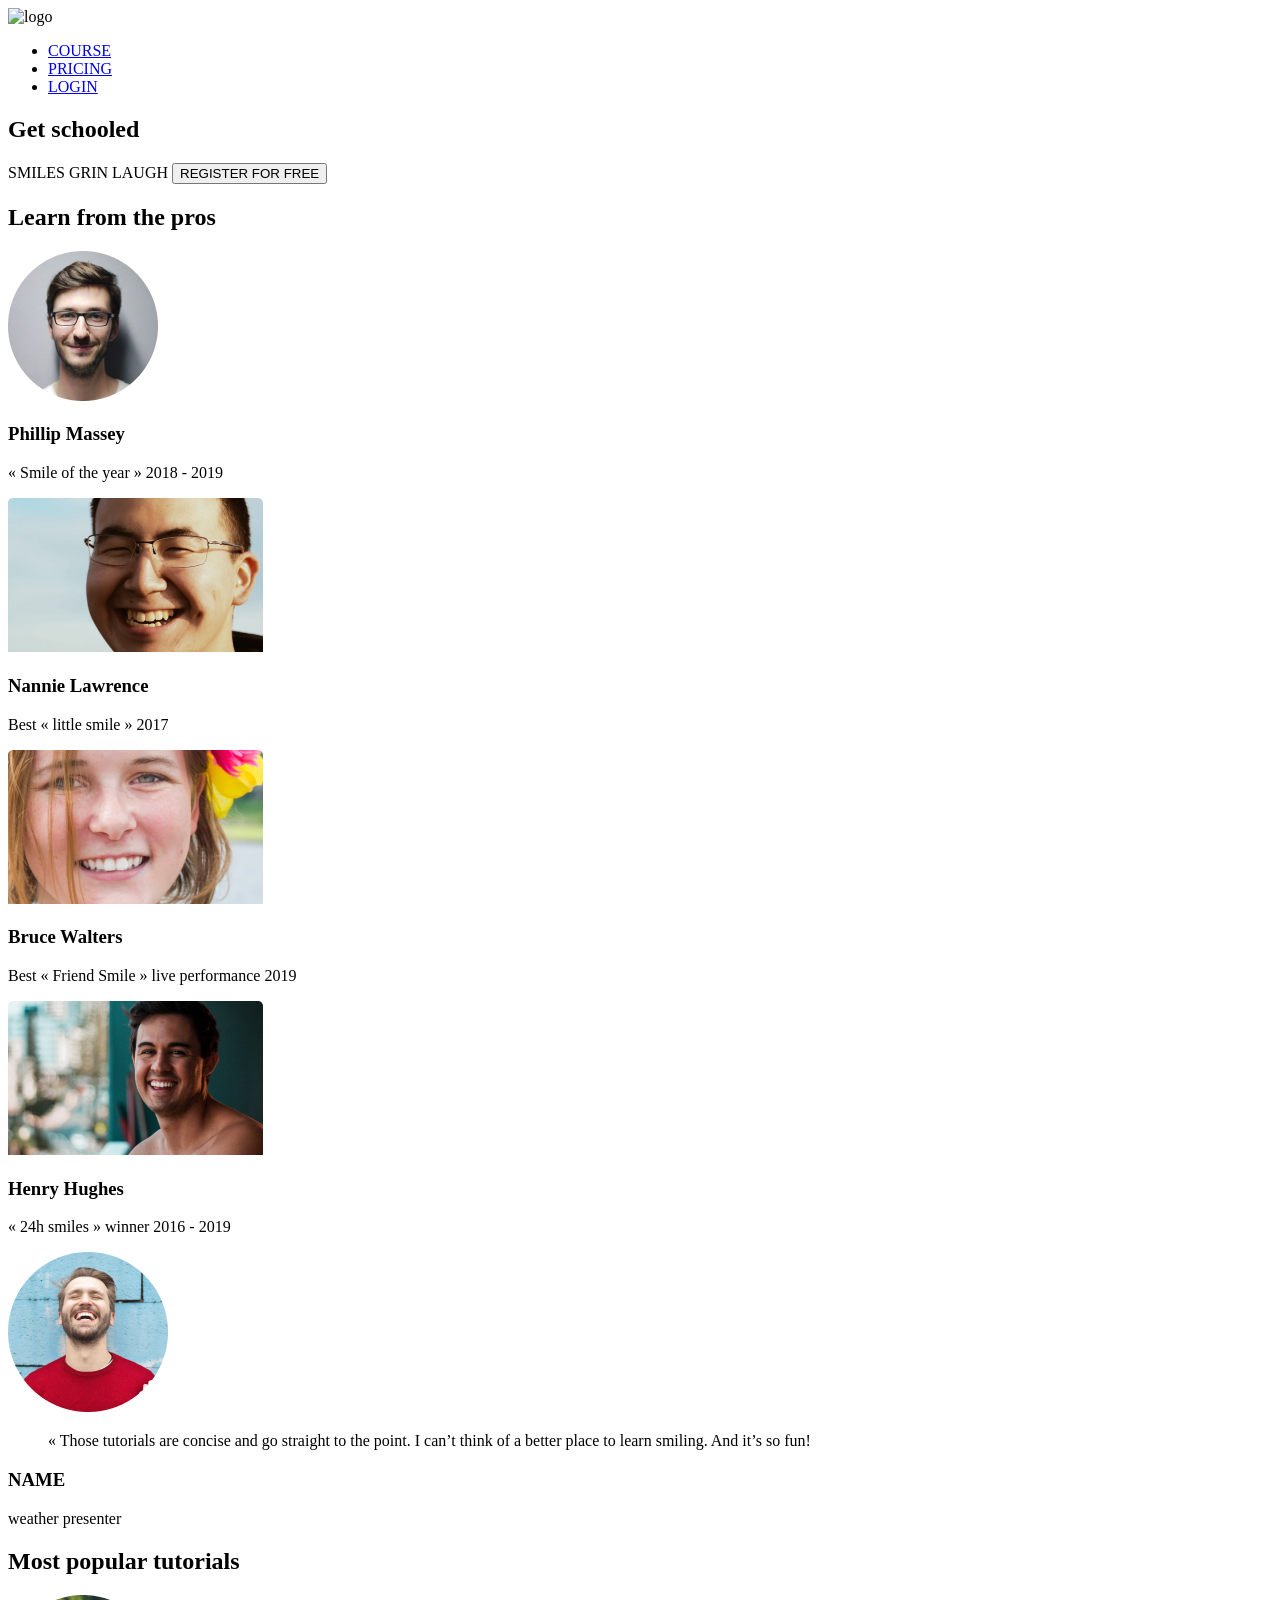
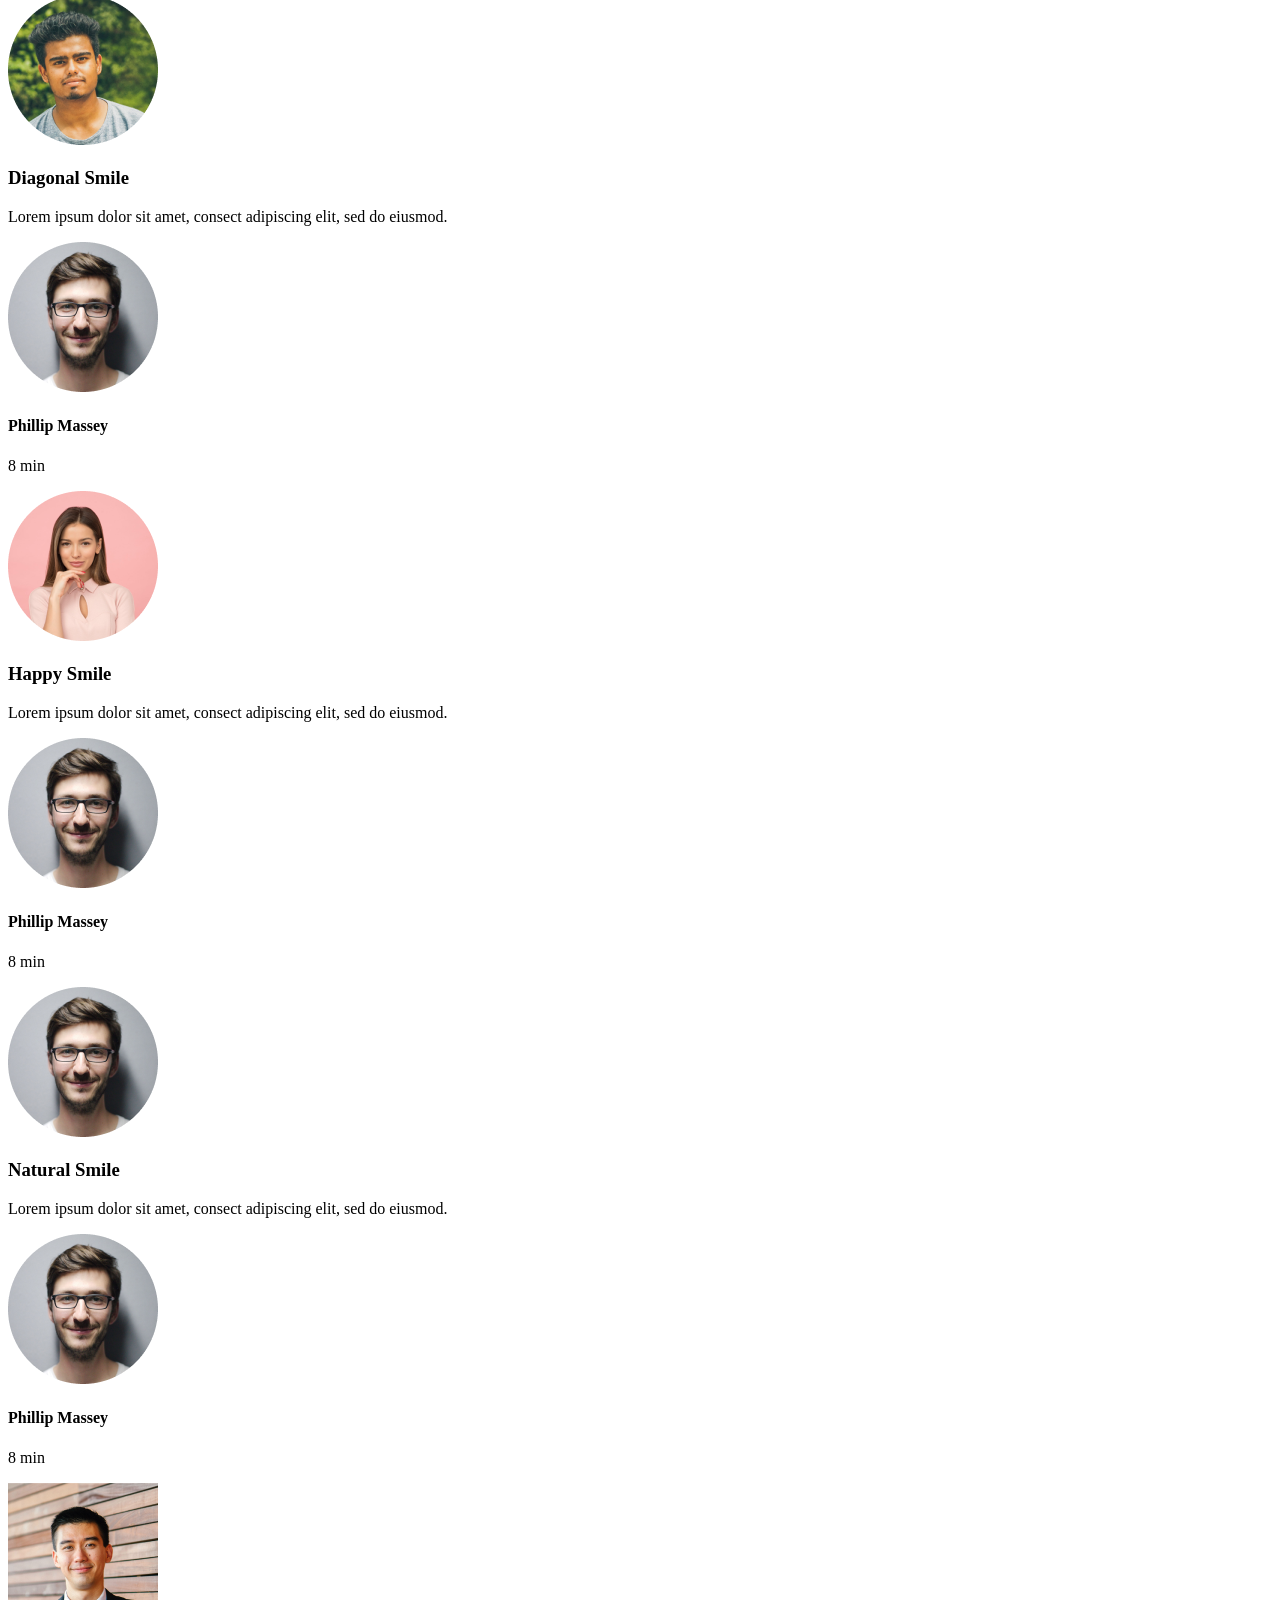
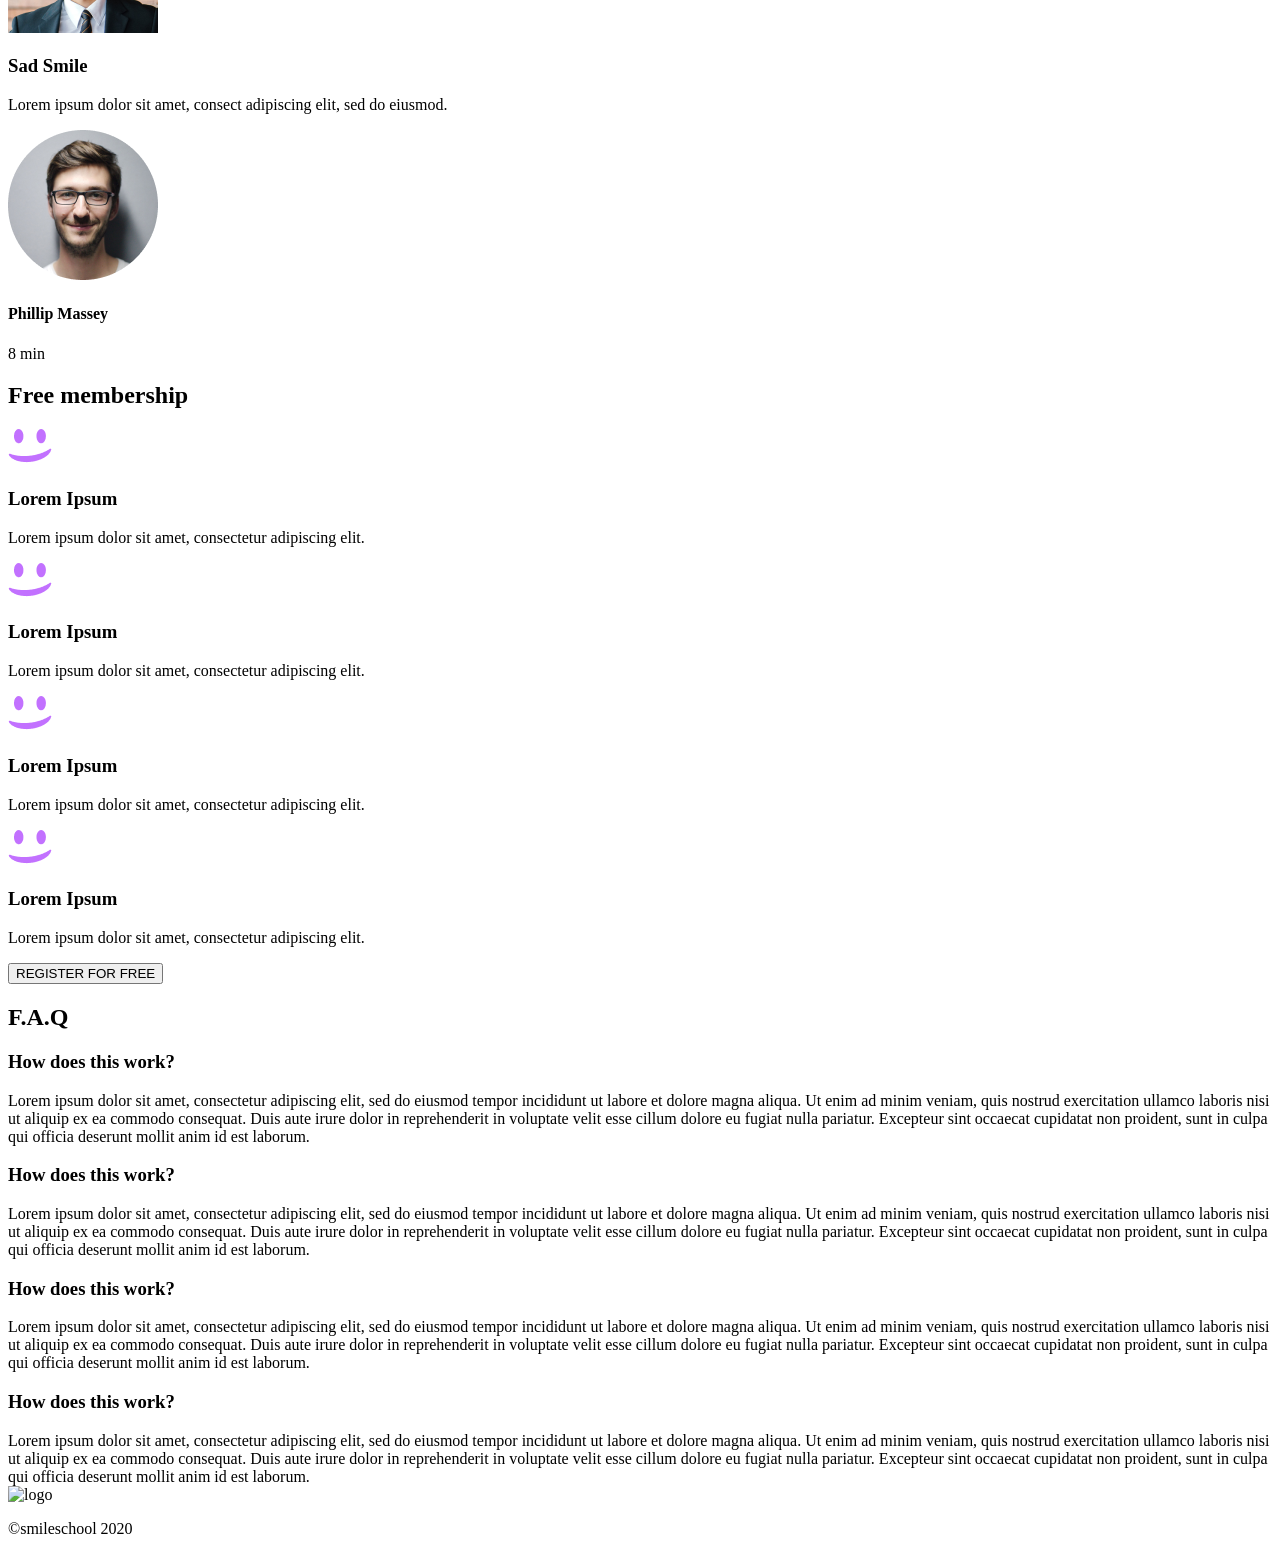
==== css_advanced/index.html @ bab4d130 "CSS Advanced" ====
<!DOCTYPE html>
<html lang="en">
<head>
    <meta charset="UTF-8">
    <meta name="viewport" content="width=device-width, initial-scale=1.0">
    <script src="https://kit.fontawesome.com/4a2b055604.js" crossorigin="anonymous"></script>
    <title>Document</title>
</head>
<body>
    <header>
        <nav>
            <img src="https://fakeimg.pl/250x250?text=Sample+Logo" alt="logo">
          
            <ul>
                <li><a href="#">COURSE</a></li>
                <li><a href="#">PRICING</a></li>
                <li><a href="#">LOGIN</a></li>
            </ul>
        </nav>
        
    </header>
    <main>
        <section>
            <div>
                <h1>Get schooled</h1>
                <span>SMILES</span>
                <span>GRIN</span>
                <span>LAUGH</span>
                <button>REGISTER FOR FREE</button>
            </div>
            <div>
                <h2>Learn from the pros</h2>
                <div>
                    <div>
                        <img src="./images/1.png" alt="">
                        <h3>Phillip Massey</h3>
                        <p>« Smile of the year » 2018 - 2019</p>
                    </div>
                    <div>
                        <img src="./images/6.png" alt="">
                        <h3>Nannie Lawrence</h3>
                        <p>Best « little smile » 2017</p>
                    </div>
                    <div>
                        <img src="./images/7.png" alt="">
                        <h3>Bruce Walters</h3>
                        <p>Best « Friend Smile » live performance 2019</p>
                    </div>
                    <div>
                        <img src="./images/8.png" alt="">
                        <h3>Henry Hughes</h3>
                        <p>« 24h smiles » winner 2016 - 2019</p>
                    </div>
                </div>
            </div>
        </section>
        <section>
            <div>
                <img src="./images/5.png" alt="image">
            </div>
            <div>
                <blockquote>« Those tutorials are concise and go straight to the point. I can’t think of a better place to learn smiling. And it’s so fun!</blockquote>
                <h3>NAME</h3>
                <P>weather presenter</P>
            </div>
        </section>
        <section>
            <h2>Most popular tutorials</h2>
            <div>
                <img src="./images/4.png" alt="">
                <h3>Diagonal Smile</h3>
                <p>Lorem ipsum dolor sit amet, consect adipiscing elit, sed do eiusmod.</p>
                <div>
                    <img src="./images/1.png" alt="">
                    <h4>Phillip Massey</h4>
                </div>
                <div>
                    <div><i class="fa-solid fa-star"></i></div>
                    <div><i class="fa-solid fa-star"></i></div>
                    <div><i class="fa-solid fa-star"></i></div>
                    <div><i class="fa-solid fa-star"></i></div>
                    <div><i class="fa-solid fa-star"></i></div>
                </div>
                <p>8 min</p>
            </div>
            <div>
                <img src="./images/3.png" alt="">
                <h3>Happy Smile</h3>
                <p>Lorem ipsum dolor sit amet, consect adipiscing elit, sed do eiusmod.</p>
                <div>
                    <img src="./images/1.png" alt="">
                    <h4>Phillip Massey</h4>
                </div>
                <div>
                    <div><i class="fa-solid fa-star"></i></div>
                    <div><i class="fa-solid fa-star"></i></div>
                    <div><i class="fa-solid fa-star"></i></div>
                    <div><i class="fa-solid fa-star"></i></div>
                    <div><i class="fa-solid fa-star"></i></div>
                </div>
                <p>8 min</p>
            </div>
            <div>
                <img src="./images/1.png" alt="">
                <h3>Natural Smile</h3>
                <p>Lorem ipsum dolor sit amet, consect adipiscing elit, sed do eiusmod.</p>
                <div>
                    <img src="./images/1.png" alt="">
                    <h4>Phillip Massey</h4>
                </div>
                <div>
                    <div><i class="fa-solid fa-star"></i></div>
                    <div><i class="fa-solid fa-star"></i></div>
                    <div><i class="fa-solid fa-star"></i></div>
                    <div><i class="fa-solid fa-star"></i></div>
                    <div><i class="fa-solid fa-star"></i></div>
                </div>
                <p>8 min</p>
            </div>
            <div>
                <img src="./images/2.png" alt="">
                <h3>Sad Smile</h3>
                <p>Lorem ipsum dolor sit amet, consect adipiscing elit, sed do eiusmod.</p>
                <div>
                    <img src="./images/1.png" alt="">
                    <h4>Phillip Massey</h4>
                </div>
                <div>
                    <div><i class="fa-solid fa-star"></i></div>
                    <div><i class="fa-solid fa-star"></i></div>
                    <div><i class="fa-solid fa-star"></i></div>
                    <div><i class="fa-solid fa-star"></i></div>
                    <div><i class="fa-solid fa-star"></i></div>
                </div>
                <p>8 min</p>
            </div>
        </section>
        <section>
            <h2>Free membership</h2>
            <div>
                <img src="./images/smile.png" alt="">
                <h3>Lorem Ipsum</h3>
                <p>Lorem ipsum dolor sit amet, consectetur adipiscing elit.</p>
            </div>
            <div>
                <img src="./images/smile.png" alt="">
                <h3>Lorem Ipsum</h3>
                <p>Lorem ipsum dolor sit amet, consectetur adipiscing elit.</p>
            </div>
            <div>
                <img src="./images/smile.png" alt="">
                <h3>Lorem Ipsum</h3>
                <p>Lorem ipsum dolor sit amet, consectetur adipiscing elit.</p>
            </div>
            <div>
                <img src="./images/smile.png" alt="">
                <h3>Lorem Ipsum</h3>
                <p>Lorem ipsum dolor sit amet, consectetur adipiscing elit.</p>
            </div>
            <button>REGISTER FOR FREE</button>
        </section>
        <section>
            <h2>F.A.Q</h2>
            <div>
                <div>
                    <div>
                        <h3>How does this work?</h3>
                    </div>
                    <div>
                        Lorem ipsum dolor sit amet, consectetur adipiscing elit, sed do eiusmod tempor incididunt ut labore et dolore magna aliqua. Ut enim ad minim veniam, quis nostrud exercitation ullamco laboris nisi ut aliquip ex ea commodo consequat. Duis aute irure dolor in reprehenderit in voluptate velit esse cillum dolore eu fugiat nulla pariatur. Excepteur sint occaecat cupidatat non proident, sunt in culpa qui officia deserunt mollit anim id est laborum.
                    </div>

                    <div>
                        <h3>How does this work?</h3>
                    </div>
                    <div>
                        Lorem ipsum dolor sit amet, consectetur adipiscing elit, sed do eiusmod tempor incididunt ut labore et dolore magna aliqua. Ut enim ad minim veniam, quis nostrud exercitation ullamco laboris nisi ut aliquip ex ea commodo consequat. Duis aute irure dolor in reprehenderit in voluptate velit esse cillum dolore eu fugiat nulla pariatur. Excepteur sint occaecat cupidatat non proident, sunt in culpa qui officia deserunt mollit anim id est laborum.
                    </div>
                </div>
                <div>
                    <div>
                        <h3>How does this work?</h3>
                    </div>
                    <div>
                        Lorem ipsum dolor sit amet, consectetur adipiscing elit, sed do eiusmod tempor incididunt ut labore et dolore magna aliqua. Ut enim ad minim veniam, quis nostrud exercitation ullamco laboris nisi ut aliquip ex ea commodo consequat. Duis aute irure dolor in reprehenderit in voluptate velit esse cillum dolore eu fugiat nulla pariatur. Excepteur sint occaecat cupidatat non proident, sunt in culpa qui officia deserunt mollit anim id est laborum.
                    </div>
                    <div>
                        <h3>How does this work?</h3>
                    </div>
                    <div>
                        Lorem ipsum dolor sit amet, consectetur adipiscing elit, sed do eiusmod tempor incididunt ut labore et dolore magna aliqua. Ut enim ad minim veniam, quis nostrud exercitation ullamco laboris nisi ut aliquip ex ea commodo consequat. Duis aute irure dolor in reprehenderit in voluptate velit esse cillum dolore eu fugiat nulla pariatur. Excepteur sint occaecat cupidatat non proident, sunt in culpa qui officia deserunt mollit anim id est laborum.
                    </div>
                </div>
            </div>
        </section>
    </main>
    <footer>
        <section>
            <div>
                <img src="https://fakeimg.pl/250x250?text=Sample+Logo" alt="logo">
                <div>
                    <i class="fa-brands fa-facebook"></i>
                    <i class="fa-brands fa-twitter"></i>
                    <i class="fa-brands fa-instagram"></i>
                </div>
            </div>
            <p>©smileschool 2020</p>
        </section>
    </footer>
</body>
</html>
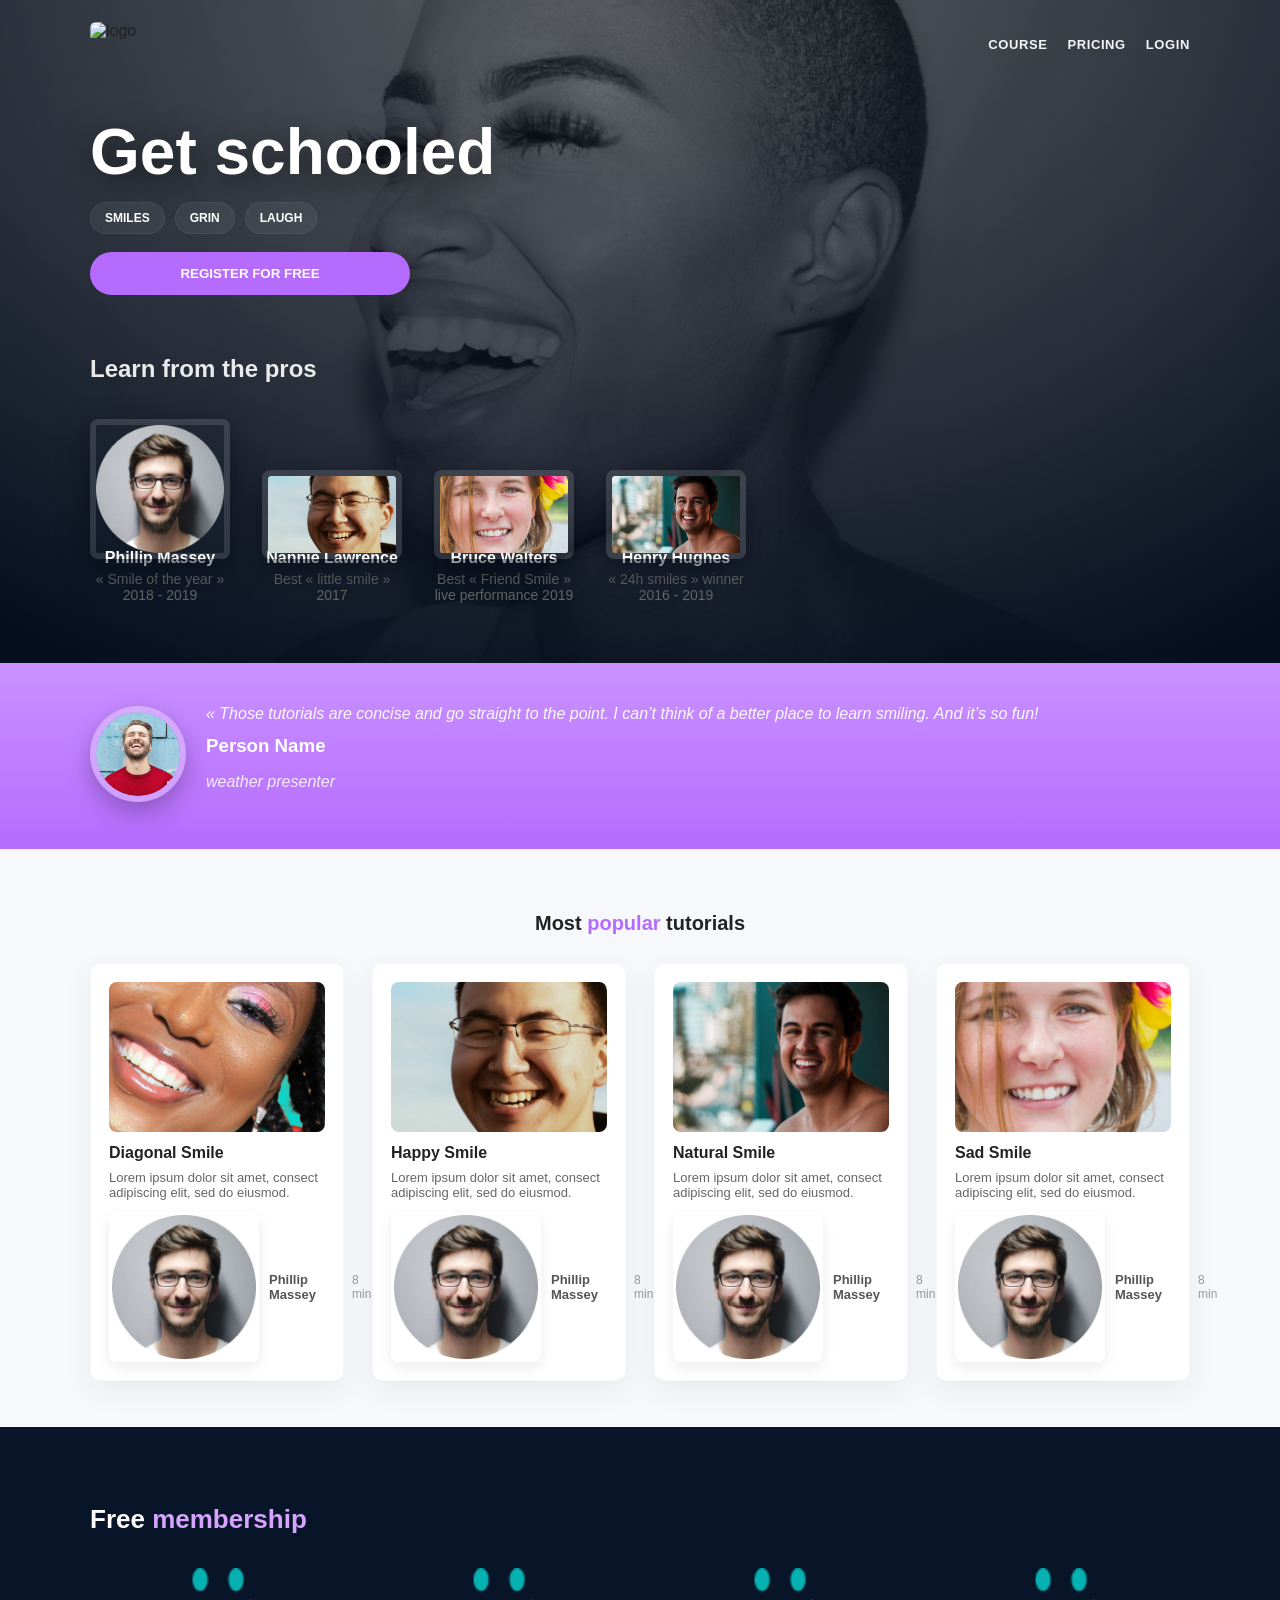
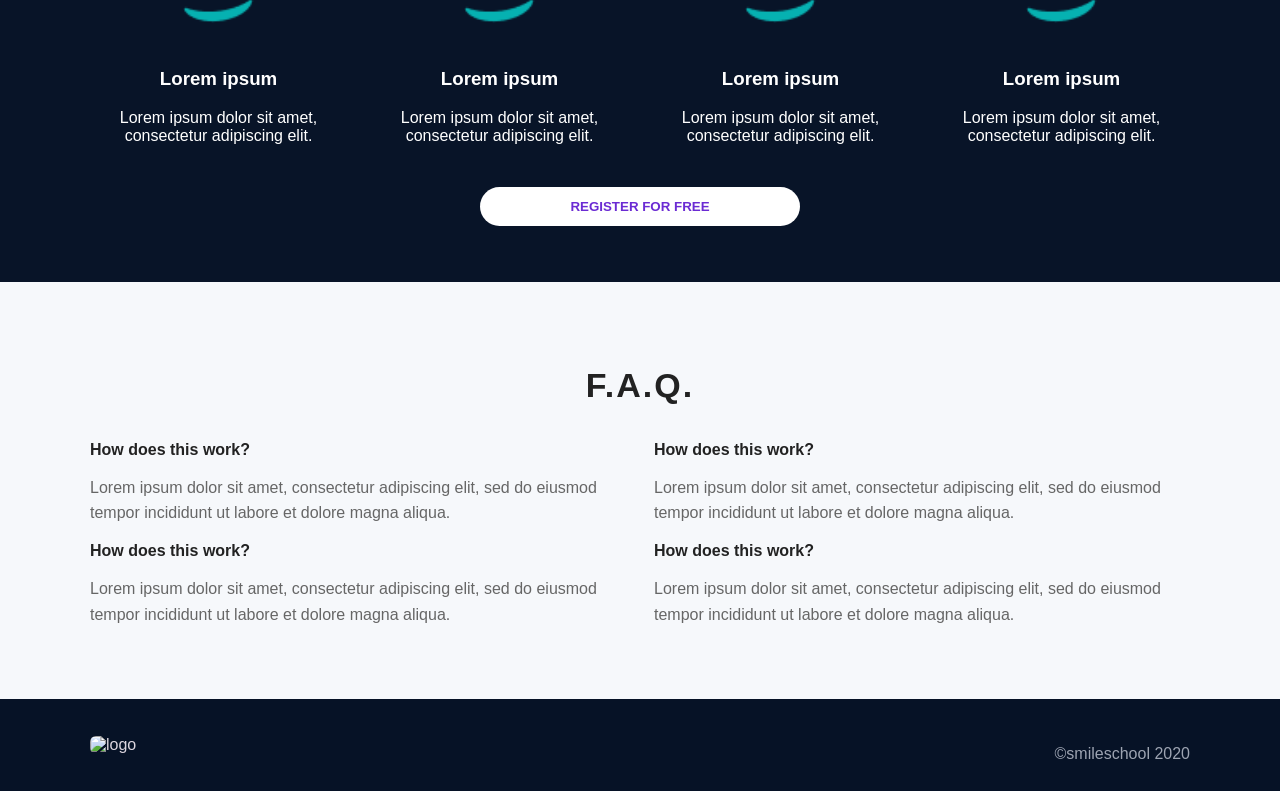
==== commit 1b93046a: "fixxes" ====
--- a/css_advanced/index.html
+++ b/css_advanced/index.html
@@ -1,211 +1,221 @@
 <!DOCTYPE html>
 <html lang="en">
+
 <head>
     <meta charset="UTF-8">
     <meta name="viewport" content="width=device-width, initial-scale=1.0">
     <script src="https://kit.fontawesome.com/4a2b055604.js" crossorigin="anonymous"></script>
+	<link href="styles.css" rel="stylesheet">
     <title>Document</title>
 </head>
+
 <body>
     <header>
-        <nav>
-            <img src="https://fakeimg.pl/250x250?text=Sample+Logo" alt="logo">
-          
-            <ul>
+        <nav class="container nav">
+            <img src="images/" alt="logo">
+
+            <ul class="nav-links">
                 <li><a href="#">COURSE</a></li>
                 <li><a href="#">PRICING</a></li>
                 <li><a href="#">LOGIN</a></li>
             </ul>
         </nav>
-        
+
     </header>
     <main>
-        <section>
-            <div>
-                <h1>Get schooled</h1>
-                <span>SMILES</span>
-                <span>GRIN</span>
-                <span>LAUGH</span>
-                <button>REGISTER FOR FREE</button>
-            </div>
-            <div>
-                <h2>Learn from the pros</h2>
-                <div>
+        <section class="hero">
+            <div class="container hero-inner">
+                <div class="hero-left">
+                    <h1>Get schooled</h1>
+                    <div class="badges">
+                        <span>SMILES</span>
+                        <span>GRIN</span>
+                        <span>LAUGH</span>
+                    </div>
+                    <button class="btn-primary">REGISTER FOR FREE</button>
+                </div>
+<br/>
+                <div class="hero-right">
+                    <h2>Learn from the pros</h2>
+                    <div class="experts">
+                        <div class="expert">
+                            <img src="./images/1.png" alt="">
+                            <h3>Phillip Massey</h3>
+                            <p>« Smile of the year » 2018 - 2019</p>
+                        </div>
+                        <div class="expert">
+                            <img src="./images/6.png" alt="">
+                            <h3>Nannie Lawrence</h3>
+                            <p>Best « little smile » 2017</p>
+                        </div>
+                        <div class="expert">
+                            <img src="./images/7.png" alt="">
+                            <h3>Bruce Walters</h3>
+                            <p>Best « Friend Smile » live performance 2019</p>
+                        </div>
+                        <div class="expert">
+                            <img src="./images/8.png" alt="">
+                            <h3>Henry Hughes</h3>
+                            <p>« 24h smiles » winner 2016 - 2019</p>
+                        </div>
+                    </div>
+                </div>
+            </div>
+        </section>
+        <section class="testimonial">
+            <div class="container testimonial-inner">
+                <div class="testimonial-avatar">
+                    <img src="./images/5.png" alt="image">
+                </div>
+                <div class="testimonial-content">
+                    <blockquote>« Those tutorials are concise and go straight to the point. I can’t think of a better place to learn smiling. And it’s so fun!</blockquote>
+                    <h3>Person Name</h3>
+                    <p class="muted">weather presenter</p>
+                </div>
+            </div>
+        </section>
+        <section class="popular">
+            <div class="container">
+                <h2 class="section-title">Most <span class="accent">popular</span> tutorials</h2>
+                <div class="cards">
+                    <div class="card">
+                        <img src="./images/9.png" alt="">
+                        <h3>Diagonal Smile</h3>
+                        <p>Lorem ipsum dolor sit amet, consect adipiscing elit, sed do eiusmod.</p>
+                        <div class="meta">
+                            <img src="./images/1.png" alt="" class="meta-avatar">
+                            <div class="meta-name">Phillip Massey</div>
+                            <div class="stars">
+                                <i class="fa-solid fa-star"></i>
+                                <i class="fa-solid fa-star"></i>
+                                <i class="fa-solid fa-star"></i>
+                                <i class="fa-solid fa-star"></i>
+                                <i class="fa-solid fa-star"></i>
+                            </div>
+                            <div class="time">8 min</div>
+                        </div>
+                    </div>
+                    <div class="card">
+                        <img src="./images/6.png" alt="">
+                        <h3>Happy Smile</h3>
+                        <p>Lorem ipsum dolor sit amet, consect adipiscing elit, sed do eiusmod.</p>
+                        <div class="meta">
+                            <img src="./images/1.png" alt="" class="meta-avatar">
+                            <div class="meta-name">Phillip Massey</div>
+                            <div class="stars">
+                                <i class="fa-solid fa-star"></i>
+                                <i class="fa-solid fa-star"></i>
+                                <i class="fa-solid fa-star"></i>
+                                <i class="fa-solid fa-star"></i>
+                                <i class="fa-solid fa-star"></i>
+                            </div>
+                            <div class="time">8 min</div>
+                        </div>
+                    </div>
+                    <div class="card">
+                        <img src="./images/8.png" alt="">
+                        <h3>Natural Smile</h3>
+                        <p>Lorem ipsum dolor sit amet, consect adipiscing elit, sed do eiusmod.</p>
+                        <div class="meta">
+                            <img src="./images/1.png" alt="" class="meta-avatar">
+                            <div class="meta-name">Phillip Massey</div>
+                            <div class="stars">
+                                <i class="fa-solid fa-star"></i>
+                                <i class="fa-solid fa-star"></i>
+                                <i class="fa-solid fa-star"></i>
+                                <i class="fa-solid fa-star"></i>
+                                <i class="fa-solid fa-star"></i>
+                            </div>
+                            <div class="time">8 min</div>
+                        </div>
+                    </div>
+                    <div class="card">
+                        <img src="./images/7.png" alt="">
+                        <h3>Sad Smile</h3>
+                        <p>Lorem ipsum dolor sit amet, consect adipiscing elit, sed do eiusmod.</p>
+                        <div class="meta">
+                            <img src="./images/1.png" alt="" class="meta-avatar">
+                            <div class="meta-name">Phillip Massey</div>
+                            <div class="stars">
+                                <i class="fa-solid fa-star"></i>
+                                <i class="fa-solid fa-star"></i>
+                                <i class="fa-solid fa-star"></i>
+                                <i class="fa-solid fa-star"></i>
+                                <i class="fa-solid fa-star"></i>
+                            </div>
+                            <div class="time">8 min</div>
+                        </div>
+                    </div>
+                </div>
+            </div>
+        </section>
+        <section class="features-band">
+            <div class="container">
+                <h2 class="section-title light">Free <span class="accent-light">membership</span></h2>
+                <div class="features">
+                    <div class="feature">
+                        <img src="./images/smile.png" alt="">
+                        <h3>Lorem ipsum</h3>
+                        <p>Lorem ipsum dolor sit amet, consectetur adipiscing elit.</p>
+                    </div>
+                    <div class="feature">
+                        <img src="./images/smile.png" alt="">
+                        <h3>Lorem ipsum</h3>
+                        <p>Lorem ipsum dolor sit amet, consectetur adipiscing elit.</p>
+                    </div>
+                    <div class="feature">
+                        <img src="./images/smile.png" alt="">
+                        <h3>Lorem ipsum</h3>
+                        <p>Lorem ipsum dolor sit amet, consectetur adipiscing elit.</p>
+                    </div>
+                    <div class="feature">
+                        <img src="./images/smile.png" alt="">
+                        <h3>Lorem ipsum</h3>
+                        <p>Lorem ipsum dolor sit amet, consectetur adipiscing elit.</p>
+                    </div>
+                </div>
+                <div class="features-cta">
+                    <button class="btn-primary outline">REGISTER FOR FREE</button>
+                </div>
+            </div>
+        </section>
+        <section class="faq">
+            <div class="container">
+                <h2 class="faq-title">F.A.Q.</h2>
+                <div class="faq-grid">
                     <div>
-                        <img src="./images/1.png" alt="">
-                        <h3>Phillip Massey</h3>
-                        <p>« Smile of the year » 2018 - 2019</p>
+                        <h3>How does this work?</h3>
+                        <p>Lorem ipsum dolor sit amet, consectetur adipiscing elit, sed do eiusmod tempor incididunt ut labore et dolore magna aliqua.</p>
+
+                        <h3>How does this work?</h3>
+                        <p>Lorem ipsum dolor sit amet, consectetur adipiscing elit, sed do eiusmod tempor incididunt ut labore et dolore magna aliqua.</p>
                     </div>
                     <div>
-                        <img src="./images/6.png" alt="">
-                        <h3>Nannie Lawrence</h3>
-                        <p>Best « little smile » 2017</p>
-                    </div>
-                    <div>
-                        <img src="./images/7.png" alt="">
-                        <h3>Bruce Walters</h3>
-                        <p>Best « Friend Smile » live performance 2019</p>
-                    </div>
-                    <div>
-                        <img src="./images/8.png" alt="">
-                        <h3>Henry Hughes</h3>
-                        <p>« 24h smiles » winner 2016 - 2019</p>
-                    </div>
-                </div>
-            </div>
-        </section>
-        <section>
-            <div>
-                <img src="./images/5.png" alt="image">
-            </div>
-            <div>
-                <blockquote>« Those tutorials are concise and go straight to the point. I can’t think of a better place to learn smiling. And it’s so fun!</blockquote>
-                <h3>NAME</h3>
-                <P>weather presenter</P>
-            </div>
-        </section>
-        <section>
-            <h2>Most popular tutorials</h2>
-            <div>
-                <img src="./images/4.png" alt="">
-                <h3>Diagonal Smile</h3>
-                <p>Lorem ipsum dolor sit amet, consect adipiscing elit, sed do eiusmod.</p>
-                <div>
-                    <img src="./images/1.png" alt="">
-                    <h4>Phillip Massey</h4>
-                </div>
-                <div>
-                    <div><i class="fa-solid fa-star"></i></div>
-                    <div><i class="fa-solid fa-star"></i></div>
-                    <div><i class="fa-solid fa-star"></i></div>
-                    <div><i class="fa-solid fa-star"></i></div>
-                    <div><i class="fa-solid fa-star"></i></div>
-                </div>
-                <p>8 min</p>
-            </div>
-            <div>
-                <img src="./images/3.png" alt="">
-                <h3>Happy Smile</h3>
-                <p>Lorem ipsum dolor sit amet, consect adipiscing elit, sed do eiusmod.</p>
-                <div>
-                    <img src="./images/1.png" alt="">
-                    <h4>Phillip Massey</h4>
-                </div>
-                <div>
-                    <div><i class="fa-solid fa-star"></i></div>
-                    <div><i class="fa-solid fa-star"></i></div>
-                    <div><i class="fa-solid fa-star"></i></div>
-                    <div><i class="fa-solid fa-star"></i></div>
-                    <div><i class="fa-solid fa-star"></i></div>
-                </div>
-                <p>8 min</p>
-            </div>
-            <div>
-                <img src="./images/1.png" alt="">
-                <h3>Natural Smile</h3>
-                <p>Lorem ipsum dolor sit amet, consect adipiscing elit, sed do eiusmod.</p>
-                <div>
-                    <img src="./images/1.png" alt="">
-                    <h4>Phillip Massey</h4>
-                </div>
-                <div>
-                    <div><i class="fa-solid fa-star"></i></div>
-                    <div><i class="fa-solid fa-star"></i></div>
-                    <div><i class="fa-solid fa-star"></i></div>
-                    <div><i class="fa-solid fa-star"></i></div>
-                    <div><i class="fa-solid fa-star"></i></div>
-                </div>
-                <p>8 min</p>
-            </div>
-            <div>
-                <img src="./images/2.png" alt="">
-                <h3>Sad Smile</h3>
-                <p>Lorem ipsum dolor sit amet, consect adipiscing elit, sed do eiusmod.</p>
-                <div>
-                    <img src="./images/1.png" alt="">
-                    <h4>Phillip Massey</h4>
-                </div>
-                <div>
-                    <div><i class="fa-solid fa-star"></i></div>
-                    <div><i class="fa-solid fa-star"></i></div>
-                    <div><i class="fa-solid fa-star"></i></div>
-                    <div><i class="fa-solid fa-star"></i></div>
-                    <div><i class="fa-solid fa-star"></i></div>
-                </div>
-                <p>8 min</p>
-            </div>
-        </section>
-        <section>
-            <h2>Free membership</h2>
-            <div>
-                <img src="./images/smile.png" alt="">
-                <h3>Lorem Ipsum</h3>
-                <p>Lorem ipsum dolor sit amet, consectetur adipiscing elit.</p>
-            </div>
-            <div>
-                <img src="./images/smile.png" alt="">
-                <h3>Lorem Ipsum</h3>
-                <p>Lorem ipsum dolor sit amet, consectetur adipiscing elit.</p>
-            </div>
-            <div>
-                <img src="./images/smile.png" alt="">
-                <h3>Lorem Ipsum</h3>
-                <p>Lorem ipsum dolor sit amet, consectetur adipiscing elit.</p>
-            </div>
-            <div>
-                <img src="./images/smile.png" alt="">
-                <h3>Lorem Ipsum</h3>
-                <p>Lorem ipsum dolor sit amet, consectetur adipiscing elit.</p>
-            </div>
-            <button>REGISTER FOR FREE</button>
-        </section>
-        <section>
-            <h2>F.A.Q</h2>
-            <div>
-                <div>
-                    <div>
-                        <h3>How does this work?</h3>
-                    </div>
-                    <div>
-                        Lorem ipsum dolor sit amet, consectetur adipiscing elit, sed do eiusmod tempor incididunt ut labore et dolore magna aliqua. Ut enim ad minim veniam, quis nostrud exercitation ullamco laboris nisi ut aliquip ex ea commodo consequat. Duis aute irure dolor in reprehenderit in voluptate velit esse cillum dolore eu fugiat nulla pariatur. Excepteur sint occaecat cupidatat non proident, sunt in culpa qui officia deserunt mollit anim id est laborum.
-                    </div>
-
-                    <div>
-                        <h3>How does this work?</h3>
-                    </div>
-                    <div>
-                        Lorem ipsum dolor sit amet, consectetur adipiscing elit, sed do eiusmod tempor incididunt ut labore et dolore magna aliqua. Ut enim ad minim veniam, quis nostrud exercitation ullamco laboris nisi ut aliquip ex ea commodo consequat. Duis aute irure dolor in reprehenderit in voluptate velit esse cillum dolore eu fugiat nulla pariatur. Excepteur sint occaecat cupidatat non proident, sunt in culpa qui officia deserunt mollit anim id est laborum.
-                    </div>
-                </div>
-                <div>
-                    <div>
-                        <h3>How does this work?</h3>
-                    </div>
-                    <div>
-                        Lorem ipsum dolor sit amet, consectetur adipiscing elit, sed do eiusmod tempor incididunt ut labore et dolore magna aliqua. Ut enim ad minim veniam, quis nostrud exercitation ullamco laboris nisi ut aliquip ex ea commodo consequat. Duis aute irure dolor in reprehenderit in voluptate velit esse cillum dolore eu fugiat nulla pariatur. Excepteur sint occaecat cupidatat non proident, sunt in culpa qui officia deserunt mollit anim id est laborum.
-                    </div>
-                    <div>
-                        <h3>How does this work?</h3>
-                    </div>
-                    <div>
-                        Lorem ipsum dolor sit amet, consectetur adipiscing elit, sed do eiusmod tempor incididunt ut labore et dolore magna aliqua. Ut enim ad minim veniam, quis nostrud exercitation ullamco laboris nisi ut aliquip ex ea commodo consequat. Duis aute irure dolor in reprehenderit in voluptate velit esse cillum dolore eu fugiat nulla pariatur. Excepteur sint occaecat cupidatat non proident, sunt in culpa qui officia deserunt mollit anim id est laborum.
+                        <h3>How does this work?</h3>
+                        <p>Lorem ipsum dolor sit amet, consectetur adipiscing elit, sed do eiusmod tempor incididunt ut labore et dolore magna aliqua.</p>
+
+                        <h3>How does this work?</h3>
+                        <p>Lorem ipsum dolor sit amet, consectetur adipiscing elit, sed do eiusmod tempor incididunt ut labore et dolore magna aliqua.</p>
                     </div>
                 </div>
             </div>
         </section>
     </main>
     <footer>
-        <section>
-            <div>
-                <img src="https://fakeimg.pl/250x250?text=Sample+Logo" alt="logo">
-                <div>
+        <section class="container footer-inner">
+            <div class="footer-left">
+                <img src="https://fakeimg.pl/250x250?text=Sample+Logo" alt="logo" class="footer-logo">
+            </div>
+            <div class="footer-right">
+                <div class="social">
                     <i class="fa-brands fa-facebook"></i>
                     <i class="fa-brands fa-twitter"></i>
                     <i class="fa-brands fa-instagram"></i>
                 </div>
-            </div>
-            <p>©smileschool 2020</p>
+                <p class="copyright">©smileschool 2020</p>
+            </div>
         </section>
     </footer>
 </body>
-</html>
+
+</html>
--- a/css_advanced/styles.css
+++ b/css_advanced/styles.css
@@ -0,0 +1,138 @@
+/* Basic reset and type */
+* { box-sizing: border-box; }
+html, body { height: 100%; }
+body {
+	margin: 0;
+	font-family: -apple-system, BlinkMacSystemFont, "Segoe UI", Roboto, "Helvetica Neue", Arial;
+	color: #222;
+	background: #f6f8fb;
+	-webkit-font-smoothing:antialiased;
+}
+
+.container {
+	width: 95%;
+	max-width: 1100px;
+	margin: 0 auto;
+}
+
+/* Header / nav (overlay the hero) */
+header {
+	position: absolute;
+	left: 0;
+	right: 0;
+	top: 0;
+	z-index: 60;
+	background: transparent;
+}
+header .nav {
+	display: flex;
+	align-items: center;
+	justify-content: space-between;
+	gap: 20px;
+	padding: 22px 0;
+}
+header .nav img { height: 44px; width: auto; border-radius: 6px; }
+header .nav-links { list-style: none; display: flex; gap: 20px; margin: 0; padding: 0; align-items: center; }
+header .nav-links a { text-decoration: none; color: rgba(255,255,255,0.95); font-weight:700; letter-spacing: .6px; font-size:13px; }
+header .nav-links a:hover { color: #ffd6ff; }
+
+/* when header is not over hero (scrolled), a white background would be nicer; user can add a class if desired */
+.scrolled header { background: #fff; }
+
+/* Hero / first section */
+/* Hero */
+.hero { background: linear-gradient(180deg, rgba(2,8,20,0.5), rgba(2,8,20,0.5)), url('images/Object.png') center/cover no-repeat; color: #fff; }
+.hero { padding: 120px 0 60px; min-height: 72vh; display:flex; align-items:center; }
+.hero-inner { display: grid; grid-template-columns: 1fr 1fr; gap: 40px; align-items: center; }
+.hero-left { display:flex; flex-direction:column; gap:18px; }
+.hero-left h1 { font-size: 64px; line-height: 1; margin: 0; color: #fff; text-shadow: 0 8px 32px rgba(0,0,0,0.6); }
+.hero-left .badges { display:flex; gap:10px; }
+.hero-left span { background: rgba(255,255,255,0.06); padding:8px 14px; border-radius:20px; border:1px solid rgba(255,255,255,0.06); color:#fff; font-weight:700; font-size:12px; }
+.btn-primary { background: #b66bff; color: #fff; border: none; padding: 14px 28px; border-radius: 36px; cursor: pointer; font-weight:800; width:320px; text-align:center; }
+.btn-primary.outline { background: transparent; border: 2px solid rgba(255,255,255,0.18); }
+
+/* keep CTA responsive */
+@media (max-width: 900px) { .btn-primary { width: 100%; max-width: 420px; } }
+
+.hero-right h2 { color: rgba(255,255,255,0.9); margin-bottom: 12px; }
+.experts { display:flex; gap:32px; justify-content:flex-start; align-items:flex-end; margin-top:18px; }
+.expert { text-align:center; width: 140px; }
+.expert img { width:96px; height:96px; object-fit:cover; border-radius:50%; border:6px solid rgba(255,255,255,0.12); box-shadow: 0 12px 30px rgba(2,8,20,0.6); display:block; margin:0 auto; transform: translateY(18px); }
+.expert h3 { color: #fff; font-size:13px; margin:8px 0 4px; }
+.expert p { color: rgba(255,255,255,0.8); font-size:11px; margin:0; }
+
+/* Experts grid inside hero (right column) */
+main > section:first-of-type > div:nth-child(2) > div { display: grid; grid-template-columns: repeat(2,1fr); gap: 14px; }
+main > section:first-of-type img { width: 100%; height: auto; border-radius: 8px; display: block; }
+main > section:first-of-type h3 { margin: 8px 0 4px; font-size: 16px; }
+main > section:first-of-type p { margin: 0; color: #666; font-size: 14px; }
+
+/* Testimonial */
+.testimonial { background: linear-gradient(180deg, #c992ff, #b66bff); color:#fff; padding: 42px 0; }
+.testimonial-inner { display:flex; gap:20px; align-items:center; }
+.testimonial-avatar img { width:96px; height:96px; object-fit:cover; border-radius:50%; border:6px solid rgba(255,255,255,0.3); box-shadow: 0 10px 24px rgba(0,0,0,0.25); }
+.testimonial-content blockquote { margin:0 0 12px 0; font-style:italic; color: rgba(255,255,255,0.95); }
+.testimonial-content h3 { margin:0; font-weight:700; }
+.testimonial-content .muted { color: rgba(255,255,255,0.85); font-style:italic; }
+
+/* Popular tutorials */
+.popular { padding: 46px 0; }
+.popular .container { text-align:center; }
+.section-title { font-size: 20px; color:#222; margin-bottom:28px; }
+.section-title .accent { color: #b66bff; font-weight:800; }
+.cards { display: grid; grid-template-columns: repeat(4, 1fr); gap: 28px; }
+.card { background: #fff; border-radius: 10px; padding: 18px; border: 1px solid rgba(22,22,28,0.03); box-shadow: 0 10px 30px rgba(12,18,30,0.06); text-align:left; }
+.card img { width: 100%; height:150px; object-fit:cover; border-radius: 8px; display:block; }
+.card h3 { margin: 12px 0 8px; font-size: 16px; color:#222; }
+.card p { margin: 0 0 12px; color: #666; font-size: 13px; }
+.meta { display:flex; align-items:center; gap:10px; margin-top:8px; }
+.meta-avatar { width:36px; height:36px; border-radius:50%; object-fit:cover; border: 3px solid #fff; box-shadow: 0 6px 14px rgba(15,20,30,0.08); }
+.meta-name { font-size:13px; color:#555; font-weight:700; }
+.stars { color:#b66bff; margin-left:auto; display:flex; gap:4px; }
+.time { color:#999; font-size:12px; }
+
+/* star icon small tweaks */
+.stars i { color: #f6b400; font-size:12px; }
+
+/* Features / Free membership band */
+.features-band { background: #081428; color:#fff; padding: 56px 0; }
+.features-band .section-title.light { color:#fff; font-size:26px; margin-bottom:26px; }
+.accent-light { color:#d6a3ff; }
+.features { display:grid; grid-template-columns: repeat(4, 1fr); gap:24px; margin-bottom:26px; }
+.feature { text-align:center; }
+.feature img { width:72px; height:72px; object-fit:contain; margin:0 auto 12px; filter: hue-rotate(260deg) saturate(1.1); }
+.features-cta { text-align:center; }
+.btn-primary.outline { background:#fff; color:#6b2bd3; padding:10px 22px; border-radius:24px; }
+
+/* FAQ */
+.faq { padding: 56px 0; }
+.faq-title { text-align:center; font-size:34px; margin-bottom:36px; letter-spacing:2px; }
+.faq-grid { display:grid; grid-template-columns: 1fr 1fr; gap:28px; }
+.faq-grid h3 { margin:0 0 8px; font-size:16px; }
+.faq-grid p { color:#666; line-height:1.6; }
+.faq-grid > div { background:transparent; }
+
+/* Footer */
+footer { background:#061226; color:#dcd6df; padding:28px 0; }
+.footer-inner { display:flex; align-items:center; justify-content:space-between; }
+.footer-logo { height:40px; border-radius:6px; }
+.social i { margin-left:12px; color:#d6d6d6; }
+.copyright { color:#9da4b2; margin:0; }
+
+/* Responsive */
+@media (max-width: 1000px) {
+	.hero-inner { grid-template-columns: 1fr; text-align:center; }
+	.experts { justify-content:center; }
+	.cards, .features { grid-template-columns: repeat(2,1fr); }
+}
+
+@media (max-width: 600px) {
+	.container { width: 96%; }
+	.cards, .features { grid-template-columns: 1fr; }
+	.nav-links { display:none; }
+	.hero-left h1 { font-size: 32px; }
+	.expert { width: 40%; }
+	.testimonial-inner { flex-direction:column; text-align:center; }
+	.footer-inner { flex-direction:column; gap:12px; }
+}
+
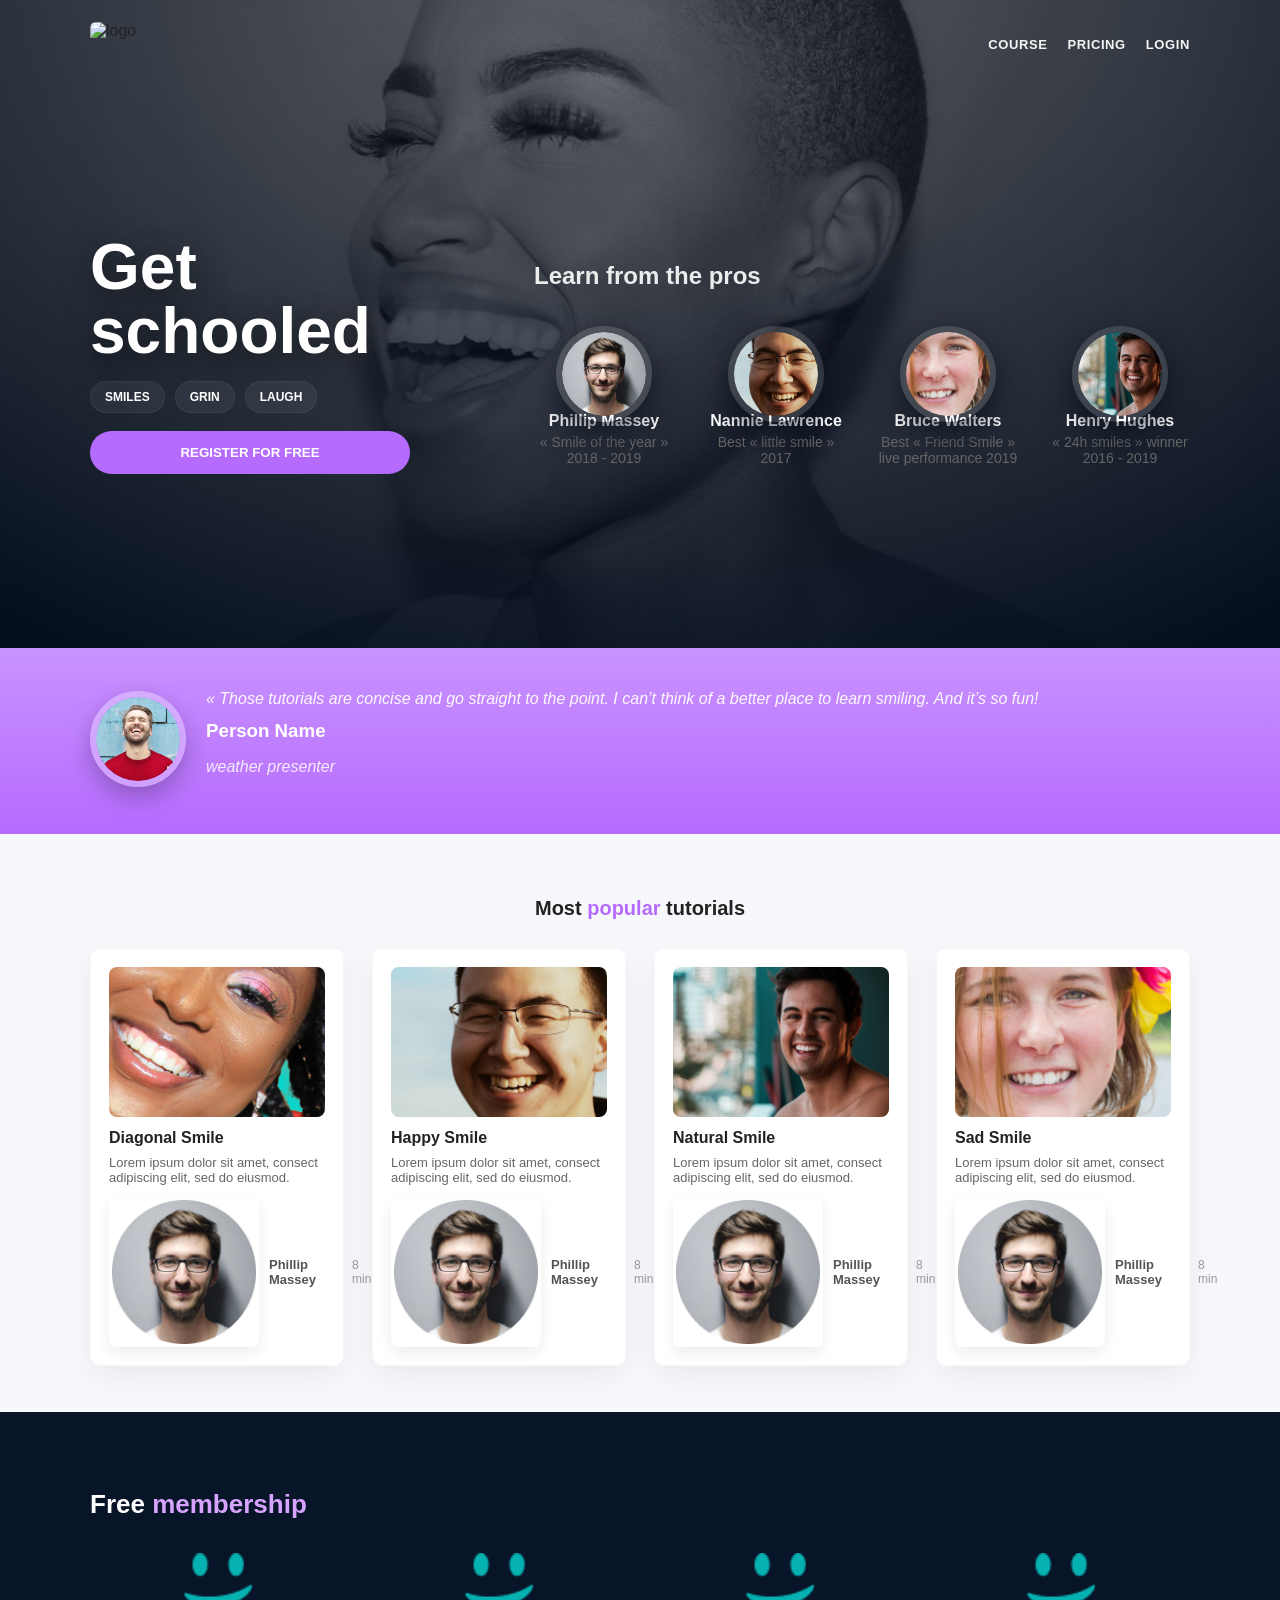
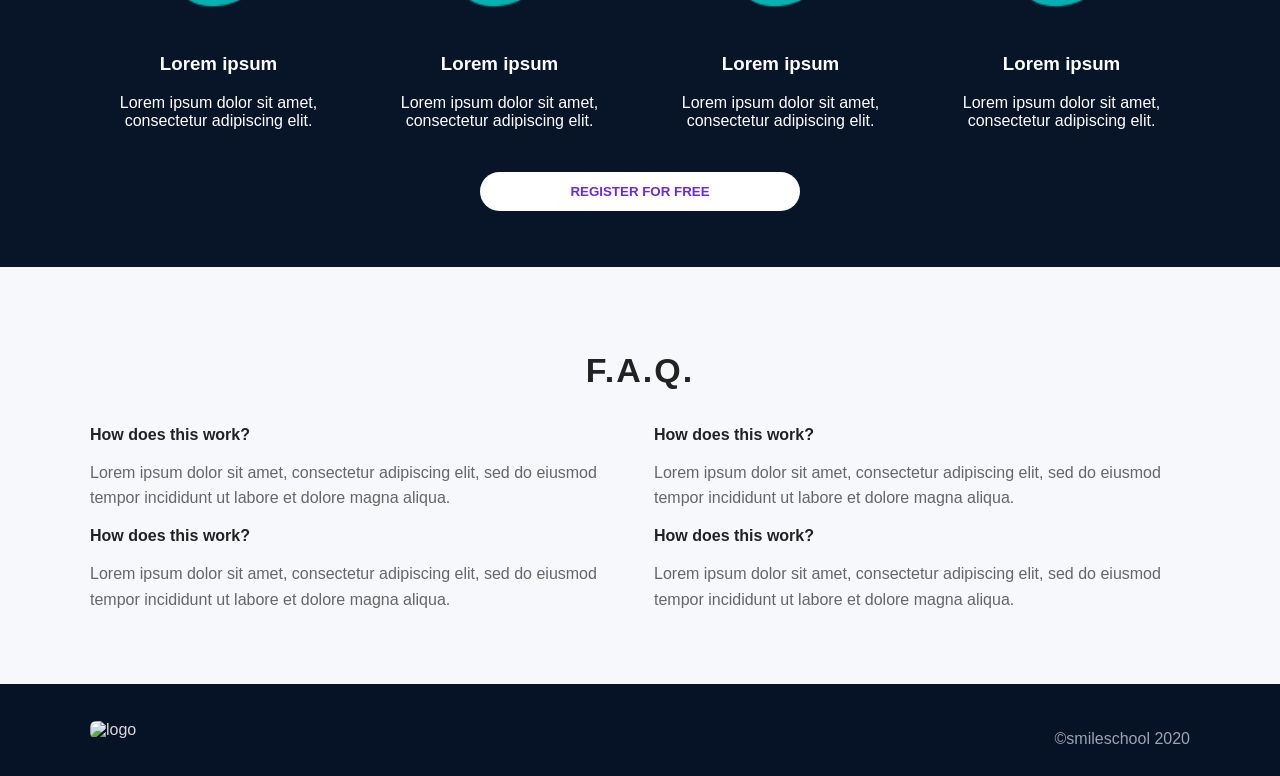
==== commit a5343085: "fixes" ====
--- a/css_advanced/index.html
+++ b/css_advanced/index.html
@@ -34,7 +34,6 @@
                     </div>
                     <button class="btn-primary">REGISTER FOR FREE</button>
                 </div>
-<br/>
                 <div class="hero-right">
                     <h2>Learn from the pros</h2>
                     <div class="experts">
--- a/css_advanced/styles.css
+++ b/css_advanced/styles.css
@@ -43,7 +43,7 @@
 /* Hero */
 .hero { background: linear-gradient(180deg, rgba(2,8,20,0.5), rgba(2,8,20,0.5)), url('images/Object.png') center/cover no-repeat; color: #fff; }
 .hero { padding: 120px 0 60px; min-height: 72vh; display:flex; align-items:center; }
-.hero-inner { display: grid; grid-template-columns: 1fr 1fr; gap: 40px; align-items: center; }
+.hero-inner { display: grid; grid-template-columns: 1fr 1fr; gap: 40px; align-items: center; justify-items: center; }
 .hero-left { display:flex; flex-direction:column; gap:18px; }
 .hero-left h1 { font-size: 64px; line-height: 1; margin: 0; color: #fff; text-shadow: 0 8px 32px rgba(0,0,0,0.6); }
 .hero-left .badges { display:flex; gap:10px; }
@@ -55,15 +55,15 @@
 @media (max-width: 900px) { .btn-primary { width: 100%; max-width: 420px; } }
 
 .hero-right h2 { color: rgba(255,255,255,0.9); margin-bottom: 12px; }
-.experts { display:flex; gap:32px; justify-content:flex-start; align-items:flex-end; margin-top:18px; }
+.experts { display:flex; gap:32px; justify-content:center; align-items:flex-end; margin-top:18px; }
 .expert { text-align:center; width: 140px; }
-.expert img { width:96px; height:96px; object-fit:cover; border-radius:50%; border:6px solid rgba(255,255,255,0.12); box-shadow: 0 12px 30px rgba(2,8,20,0.6); display:block; margin:0 auto; transform: translateY(18px); }
+.experts .expert img { width:96px; height:96px; object-fit:cover; border-radius:50%; border:6px solid rgba(255,255,255,0.12); box-shadow: 0 12px 30px rgba(2,8,20,0.6); display:block; margin:0 auto; transform: translateY(18px); }
 .expert h3 { color: #fff; font-size:13px; margin:8px 0 4px; }
 .expert p { color: rgba(255,255,255,0.8); font-size:11px; margin:0; }
 
 /* Experts grid inside hero (right column) */
 main > section:first-of-type > div:nth-child(2) > div { display: grid; grid-template-columns: repeat(2,1fr); gap: 14px; }
-main > section:first-of-type img { width: 100%; height: auto; border-radius: 8px; display: block; }
+.hero-right img { width: 100%; height: auto; border-radius: 8px; display: block; }
 main > section:first-of-type h3 { margin: 8px 0 4px; font-size: 16px; }
 main > section:first-of-type p { margin: 0; color: #666; font-size: 14px; }
 
